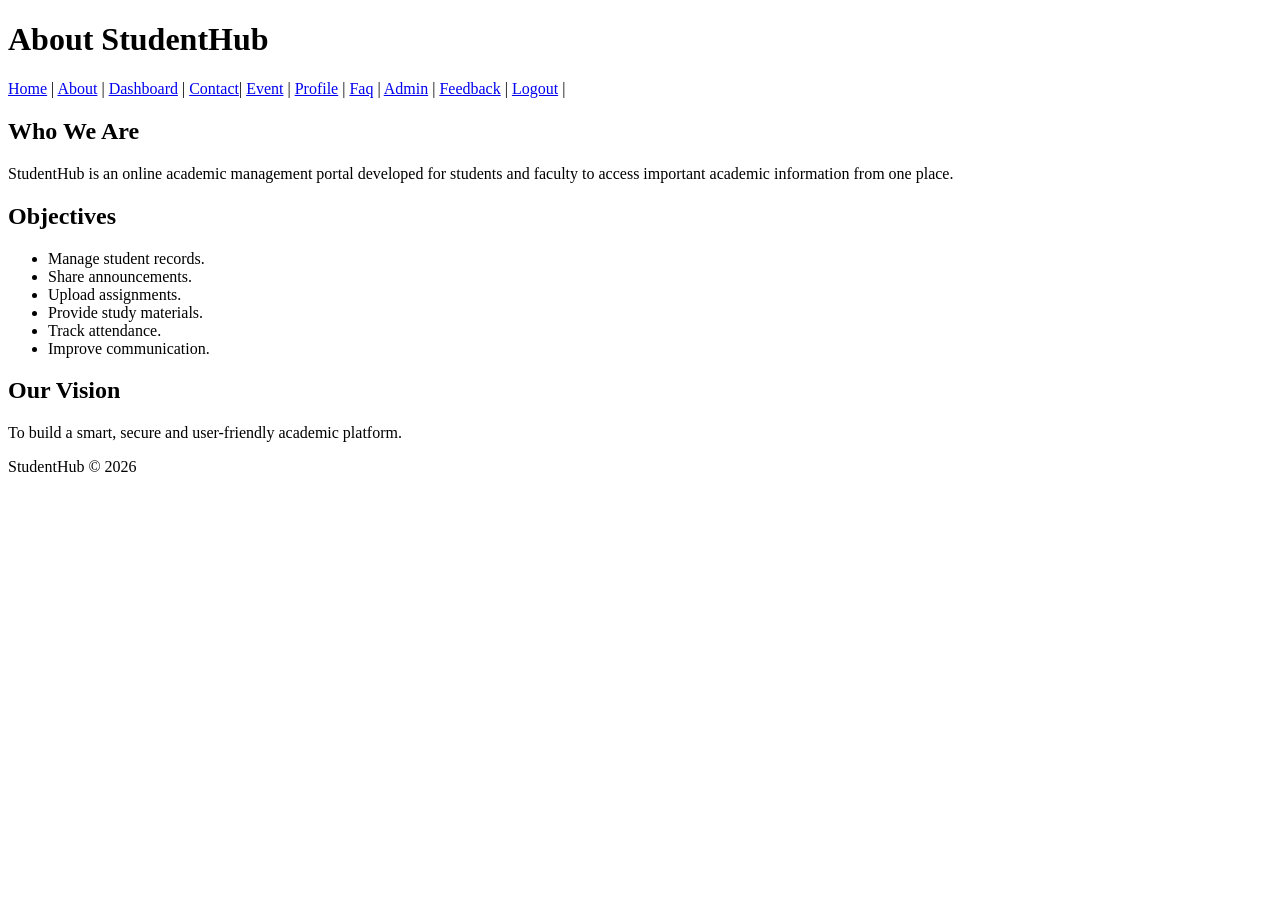
==== Pages/about.html @ ad170a26 "Initial commit" ====
<!DOCTYPE html>
<html lang="en">

<head>

<meta charset="UTF-8">

<meta name="viewport" content="width=device-width, initial-scale=1.0">

<title>About StudentHub</title>

</head>

<body>

<header>

<h1>About StudentHub</h1>

<nav>

<a href="index.html">Home</a> |

<a href="about.html">About</a> |

<a href="dashboard.html">Dashboard</a> |

<a href="contact.html">Contact</a>|

<a href="events.html">Event</a> |

<a href="profile.html">Profile</a> |

<a href="faq.html">Faq</a> |

<a href="admin.html">Admin</a> |

<a href="feedback.html">Feedback</a> |

<a href="#">Logout</a> |



</nav>

</header>

<main>

<section>

<h2>Who We Are</h2>

<p>

StudentHub is an online academic management portal developed for students
and faculty to access important academic information from one place.

</p>

</section>

<section>

<h2>Objectives</h2>

<ul>

<li>Manage student records.</li>

<li>Share announcements.</li>

<li>Upload assignments.</li>

<li>Provide study materials.</li>

<li>Track attendance.</li>

<li>Improve communication.</li>

</ul>

</section>

<section>

<h2>Our Vision</h2>

<p>

To build a smart, secure and user-friendly academic platform.

</p>

</section>

</main>

<footer>

<p>StudentHub © 2026</p>

</footer>

</body>

</html>
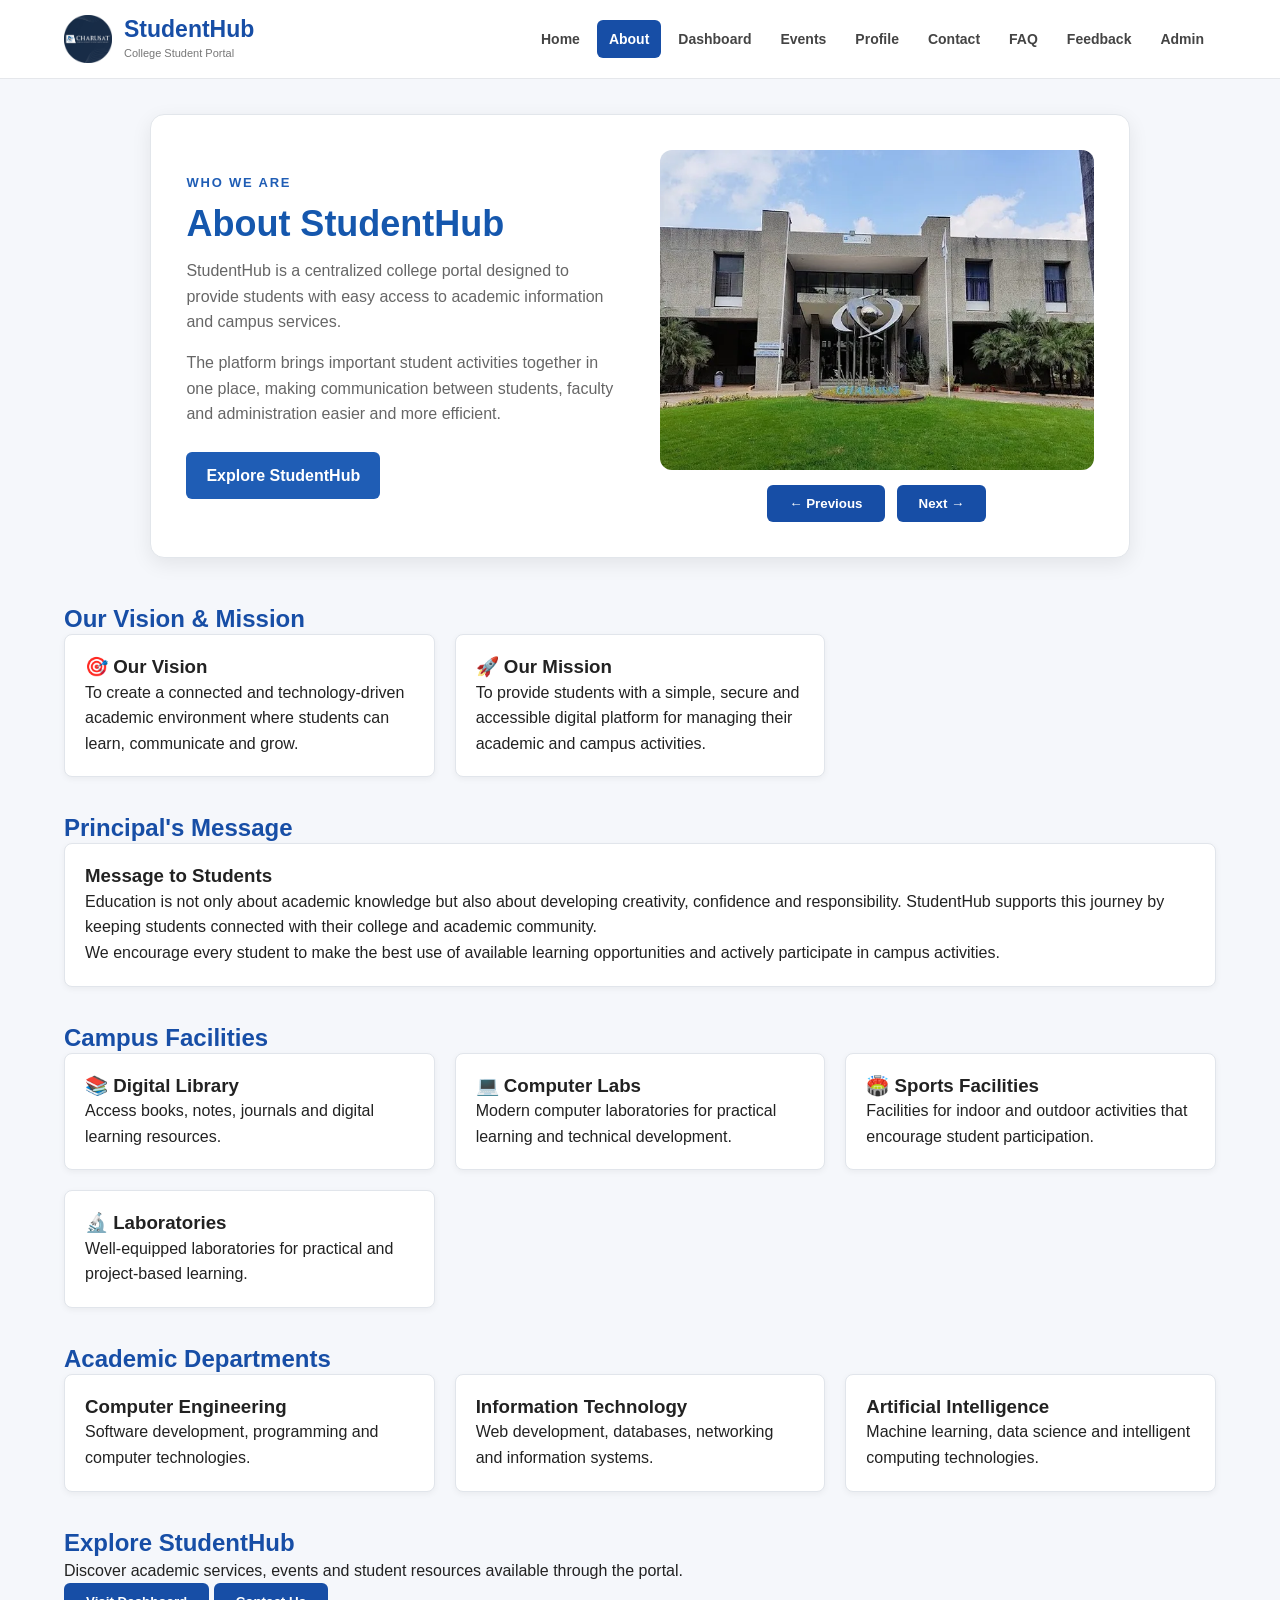
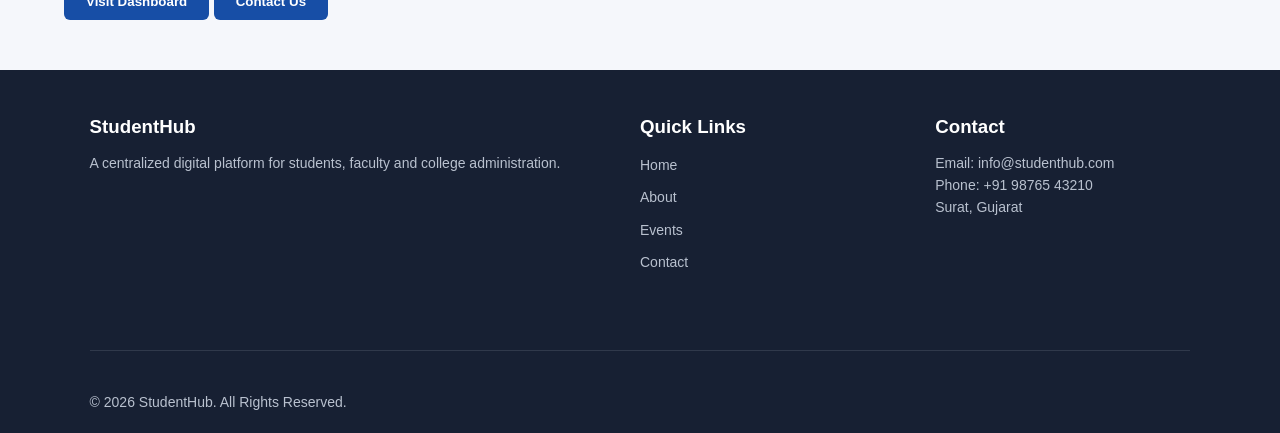
==== commit eda883de: "Student Hub" ====
--- a/Pages/about.html
+++ b/Pages/about.html
@@ -3,105 +3,355 @@
 
 <head>
 
-<meta charset="UTF-8">
-
-<meta name="viewport" content="width=device-width, initial-scale=1.0">
-
-<title>About StudentHub</title>
+    <meta charset="UTF-8">
+    <meta name="viewport" content="width=device-width, initial-scale=1.0">
+
+    <title>StudentHub | About Us</title>
+    <link rel="icon" type="image/png" href="../images/Logo.jpg">
+
+    <link rel="stylesheet" href="../css/style.css">
 
 </head>
 
 <body>
 
-<header>
-
-<h1>About StudentHub</h1>
-
-<nav>
-
-<a href="index.html">Home</a> |
-
-<a href="about.html">About</a> |
-
-<a href="dashboard.html">Dashboard</a> |
-
-<a href="contact.html">Contact</a>|
-
-<a href="events.html">Event</a> |
-
-<a href="profile.html">Profile</a> |
-
-<a href="faq.html">Faq</a> |
-
-<a href="admin.html">Admin</a> |
-
-<a href="feedback.html">Feedback</a> |
-
-<a href="#">Logout</a> |
-
-
-
+    <!-- Header -->
+
+    <header>
+
+        <div class="logo">
+
+            <img src="../images/Logo.jpg" alt="StudentHub Logo">
+
+            <div>
+                <h1>StudentHub</h1>
+                <p>College Student Portal</p>
+            </div>
+
+        </div>
+
+         <button id="menuBtn" class="menu-btn" type="button">
+    ☰
+</button>
+
+<nav id="mainNav">
+    <ul>
+        <li><a href="index.html">Home</a></li>
+        <li><a href="about.html" aria-current="page">About</a></li>
+        <li><a href="dashboard.html">Dashboard</a></li>
+        <li><a href="events.html">Events</a></li>
+        <li><a href="profile.html">Profile</a></li>
+        <li><a href="contact.html">Contact</a></li>
+        <li><a href="faq.html">FAQ</a></li>
+        <li><a href="feedback.html">Feedback</a></li>
+        <li><a href="admin.html">Admin</a></li>
+    </ul>
 </nav>
-
-</header>
-
-<main>
-
-<section>
-
-<h2>Who We Are</h2>
-
-<p>
-
-StudentHub is an online academic management portal developed for students
-and faculty to access important academic information from one place.
-
-</p>
-
-</section>
-
-<section>
-
-<h2>Objectives</h2>
-
-<ul>
-
-<li>Manage student records.</li>
-
-<li>Share announcements.</li>
-
-<li>Upload assignments.</li>
-
-<li>Provide study materials.</li>
-
-<li>Track attendance.</li>
-
-<li>Improve communication.</li>
-
-</ul>
-
-</section>
-
-<section>
-
-<h2>Our Vision</h2>
-
-<p>
-
-To build a smart, secure and user-friendly academic platform.
-
-</p>
-
-</section>
-
-</main>
-
-<footer>
-
-<p>StudentHub © 2026</p>
-
-</footer>
-
+    </header>
+
+
+    <main id="main-content">
+<section class="about-intro">
+
+    <div class="about-intro-content">
+
+        <span class="section-label">WHO WE ARE</span>
+
+        <h2>About StudentHub</h2>
+
+        <p>
+            StudentHub is a centralized college portal designed to
+            provide students with easy access to academic information
+            and campus services.
+        </p>
+
+        <p>
+            The platform brings important student activities together in
+            one place, making communication between students, faculty
+            and administration easier and more efficient.
+        </p>
+
+        <a href="#" class="about-btn">
+            Explore StudentHub
+        </a>
+
+    </div>
+
+    <div class="about-image-section">
+
+    <div class="about-intro-image">
+        <img id="aboutImage"
+             src="../images/Campus1.webp"
+             alt="StudentHub College">
+    </div>
+
+    <div class="image-buttons">
+
+        <button type="button" onclick="previousImage()">
+            ← Previous
+        </button>
+
+        <button type="button" onclick="nextImage()">
+            Next →
+        </button>
+
+    </div>
+
+
+
+</section>  
+
+
+        <!-- Vision and Mission -->
+
+        <section>
+
+            <h2>Our Vision & Mission</h2>
+
+            <div class="about-grid">
+
+                <article class="card">
+
+                    <h3>🎯 Our Vision</h3>
+
+                    <p>
+                        To create a connected and technology-driven
+                        academic environment where students can learn,
+                        communicate and grow.
+                    </p>
+
+                </article>
+
+
+                <article class="card">
+
+                    <h3>🚀 Our Mission</h3>
+
+                    <p>
+                        To provide students with a simple, secure and
+                        accessible digital platform for managing their
+                        academic and campus activities.
+                    </p>
+
+                </article>
+
+            </div>
+
+        </section>
+
+
+        <!-- Principal Message -->
+
+        <section class="principal">
+
+            <h2>Principal's Message</h2>
+
+            <article class="card">
+
+                <h3>Message to Students</h3>
+
+                <p>
+                    Education is not only about academic knowledge but
+                    also about developing creativity, confidence and
+                    responsibility. StudentHub supports this journey by
+                    keeping students connected with their college and
+                    academic community.
+                </p>
+
+                <p>
+                    We encourage every student to make the best use of
+                    available learning opportunities and actively
+                    participate in campus activities.
+                </p>
+
+            </article>
+
+        </section>
+
+
+        <!-- Campus Facilities -->
+
+        <section>
+
+            <h2>Campus Facilities</h2>
+
+            <div class="about-grid">
+
+                <article class="card">
+
+                    <h3>📚 Digital Library</h3>
+
+                    <p>
+                        Access books, notes, journals and digital
+                        learning resources.
+                    </p>
+
+                </article>
+
+
+                <article class="card">
+
+                    <h3>💻 Computer Labs</h3>
+
+                    <p>
+                        Modern computer laboratories for practical
+                        learning and technical development.
+                    </p>
+
+                </article>
+
+
+                <article class="card">
+
+                    <h3>🏟️ Sports Facilities</h3>
+
+                    <p>
+                        Facilities for indoor and outdoor activities
+                        that encourage student participation.
+                    </p>
+
+                </article>
+
+
+                <article class="card">
+
+                    <h3>🔬 Laboratories</h3>
+
+                    <p>
+                        Well-equipped laboratories for practical and
+                        project-based learning.
+                    </p>
+
+                </article>
+
+            </div>
+
+        </section>
+
+
+        <!-- Departments -->
+
+        <section>
+
+            <h2>Academic Departments</h2>
+
+            <div class="about-grid">
+
+                <article class="card">
+
+                    <h3>Computer Engineering</h3>
+
+                    <p>
+                        Software development, programming and computer
+                        technologies.
+                    </p>
+
+                </article>
+
+
+                <article class="card">
+
+                    <h3>Information Technology</h3>
+
+                    <p>
+                        Web development, databases, networking and
+                        information systems.
+                    </p>
+
+                </article>
+
+
+                <article class="card">
+
+                    <h3>Artificial Intelligence</h3>
+
+                    <p>
+                        Machine learning, data science and intelligent
+                        computing technologies.
+                    </p>
+
+                </article>
+
+            </div>
+
+        </section>
+
+
+        <!-- Call to Action -->
+
+        <section class="cta">
+
+            <h2>Explore StudentHub</h2>
+
+            <p>
+                Discover academic services, events and student
+                resources available through the portal.
+            </p>
+
+            <a href="dashboard.html">
+                <button>Visit Dashboard</button>
+            </a>
+
+            <a href="contact.html">
+                <button>Contact Us</button>
+            </a>
+
+        </section>
+
+    </main>
+
+
+    <!-- Footer -->
+
+    <footer>
+
+        <section>
+
+            <h3>StudentHub</h3>
+
+            <p>
+                A centralized digital platform for students,
+                faculty and college administration.
+            </p>
+
+        </section>
+
+
+        <section>
+
+            <h3>Quick Links</h3>
+
+            <ul>
+
+                <li><a href="index.html">Home</a></li>
+                <li><a href="about.html">About</a></li>
+                <li><a href="events.html">Events</a></li>
+                <li><a href="contact.html">Contact</a></li>
+
+            </ul>
+
+        </section>
+
+
+        <section>
+
+            <h3>Contact</h3>
+
+            <p>Email: info@studenthub.com</p>
+            <p>Phone: +91 98765 43210</p>
+            <p>Surat, Gujarat</p>
+
+        </section>
+
+
+        <hr>
+
+        <p>
+            © 2026 StudentHub. All Rights Reserved.
+        </p>
+
+    </footer>
+<script src="../js/script.js"></script>
 </body>
 
 </html>
--- a/css/style.css
+++ b/css/style.css
@@ -0,0 +1,1826 @@
+/* =====================================================
+   RESET & BASIC
+===================================================== */
+
+* {
+    margin: 0;
+    padding: 0;
+    box-sizing: border-box;
+}
+
+html {
+    scroll-behavior: smooth;
+}
+
+body {
+    font-family: Arial, Helvetica, sans-serif;
+    background: #f5f7fb;
+    color: #222;
+    line-height: 1.6;
+}
+
+img {
+    max-width: 100%;
+    display: block;
+}
+
+a {
+    color: inherit;
+    text-decoration: none;
+}
+
+button,
+input,
+select,
+textarea {
+    font-family: inherit;
+}
+
+button {
+    border: none;
+    cursor: pointer;
+}
+
+ul {
+    list-style: none;
+}
+
+main {
+    width: 90%;
+    max-width: 1200px;
+    margin: auto;
+}
+
+section {
+    margin-bottom: 35px;
+}
+
+h1,
+h2,
+h3 {
+    line-height: 1.3;
+}
+
+p {
+    line-height: 1.6;
+}
+
+main h2 {
+    color: #174ea6;
+}
+
+
+/* =====================================================
+   HEADER
+===================================================== */
+
+header {
+    background: white;
+    border-bottom: 1px solid #e5e7eb;
+    padding: 15px 5%;
+    display: flex;
+    align-items: center;
+    justify-content: space-between;
+    gap: 25px;
+    position: sticky;
+    top: 0;
+    z-index: 1000;
+}
+
+.logo {
+    display: flex;
+    align-items: center;
+    gap: 12px;
+}
+
+.logo img {
+    width: 48px;
+    height: 48px;
+    object-fit: cover;
+    border-radius: 8px;
+}
+
+.logo h1 {
+    color: #174ea6;
+    font-size: 23px;
+}
+
+.logo p {
+    color: #777;
+    font-size: 11px;
+}
+
+nav ul {
+    display: flex;
+    align-items: center;
+    gap: 5px;
+    flex-wrap: wrap;
+}
+
+nav a {
+    display: block;
+    padding: 8px 12px;
+    border-radius: 6px;
+    color: #444;
+    font-size: 14px;
+    font-weight: 600;
+    transition: .2s;
+}
+
+nav a:hover {
+    background: #edf3ff;
+    color: #174ea6;
+}
+
+nav a[aria-current="page"] {
+    background: #174ea6;
+    color: white;
+}
+
+
+/* =====================================================
+   COMMON
+===================================================== */
+
+.section-label {
+    display: block;
+    color: #1f5db5;
+    font-size: 13px;
+    font-weight: 700;
+    letter-spacing: 1.8px;
+    margin-bottom: 8px;
+}
+
+button {
+    background: #174ea6;
+    color: white;
+    padding: 11px 22px;
+    border-radius: 6px;
+    font-weight: bold;
+    transition: .2s;
+}
+
+button:hover {
+    background: #123b7d;
+    transform: translateY(-1px);
+}
+
+.card {
+    background: white;
+    border: 1px solid #e1e5eb;
+    border-radius: 8px;
+    padding: 20px;
+    box-shadow: 0 2px 6px rgba(0,0,0,.05);
+}
+
+
+/* =====================================================
+   WELCOME
+===================================================== */
+
+#WelcomeHeading {
+    color: #174ea6;
+    font-size: 32px;
+    margin: 12px 0 16px;
+}
+
+#changeBtn,
+#themeBtn,
+#openModalBtn {
+    padding: 11px 22px;
+    border-radius: 8px;
+    background: #174ea6;
+    color: white;
+    font-size: 15px;
+    font-weight: 600;
+    margin-right: 6px;
+}
+
+#themeBtn {
+    background: #2463c5;
+}
+
+#openModalBtn {
+    background: #1557ad;
+}
+
+#changeBtn:hover,
+#themeBtn:hover,
+#openModalBtn:hover {
+    background: #123b7d;
+    transform: translateY(-2px);
+}
+
+
+/* =====================================================
+   NOTIFICATION
+===================================================== */
+
+#notification {
+    width: 100%;
+    min-height: 55px;
+    padding: 7px 16px;
+    display: flex;
+    align-items: center;
+    justify-content: space-between;
+    background: #eef4ff;
+    border-bottom: 1px solid #d6e3f8;
+    color: #174ea6;
+    font-size: 17px;
+    font-weight: 600;
+}
+
+#closebtn {
+    width: 42px;
+    height: 42px;
+    padding: 0;
+    margin: 0;
+    border-radius: 7px;
+    background: #174ea6;
+    color: white;
+    font-size: 20px;
+}
+
+#closebtn:hover {
+    background: #123b7d;
+}
+
+
+/* =====================================================
+   MODAL
+===================================================== */
+
+.modal {
+    display: none;
+    position: fixed;
+    inset: 0;
+    z-index: 2000;
+    background: rgba(0,0,0,.5);
+    align-items: center;
+    justify-content: center;
+}
+
+.modal-content {
+    position: relative;
+    width: 90%;
+    max-width: 500px;
+    background: white;
+    padding: 30px;
+    border-radius: 12px;
+    box-shadow: 0 10px 30px rgba(0,0,0,.2);
+}
+
+.close-modal {
+    position: absolute;
+    top: 12px;
+    right: 15px;
+    background: none;
+    color: #555;
+    font-size: 28px;
+    padding: 0;
+}
+
+.close-modal:hover {
+    background: none;
+    color: #174ea6;
+    transform: none;
+}
+
+.modal-label {
+    color: #174ea6;
+    font-size: 12px;
+    font-weight: bold;
+    letter-spacing: 1.5px;
+}
+
+.modal-content h2 {
+    color: #174ea6;
+    margin: 8px 0 12px;
+}
+
+.modal-content p {
+    color: #666;
+    margin-bottom: 20px;
+}
+
+.modal-ok {
+    background: #174ea6;
+    color: white;
+    padding: 10px 20px;
+}
+
+
+/* =====================================================
+   HERO
+===================================================== */
+
+.hero {
+    width: 100%;
+    margin: 0;
+    background: #eaf0fa;
+    overflow: hidden;
+}
+
+.hero img {
+    width: 100%;
+    height: 300px;
+    object-fit: cover;
+}
+
+main > section:first-child {
+    margin-top: 35px;
+}
+
+main > section:first-child h2 {
+    margin-bottom: 10px;
+}
+
+main > section:first-child p {
+    max-width: 750px;
+    color: #666;
+}
+
+
+/* =====================================================
+   ANNOUNCEMENTS
+===================================================== */
+
+.announcement-section {
+    width: 85%;
+    max-width: 1200px;
+    margin: 60px auto;
+}
+
+.section-heading {
+    display: flex;
+    justify-content: space-between;
+    align-items: flex-end;
+    margin-bottom: 25px;
+}
+
+.section-heading h2 {
+    margin-bottom: 7px;
+    font-size: 32px;
+    color: #1f5db5;
+}
+
+.section-heading p {
+    color: #667085;
+    font-size: 15px;
+}
+
+.view-all {
+    padding: 10px 16px;
+    color: #1f5db5;
+    background: #eef4ff;
+    border-radius: 6px;
+    font-weight: 600;
+    transition: .3s;
+}
+
+.view-all:hover {
+    background: #1f5db5;
+    color: white;
+}
+
+.announcement-grid {
+    display: grid;
+    grid-template-columns: repeat(3,1fr);
+    gap: 20px;
+}
+
+.announcement-card {
+    display: flex;
+    gap: 18px;
+    background: white;
+    border: 1px solid #e2e6eb;
+    border-radius: 12px;
+    padding: 22px;
+    box-shadow: 0 4px 12px rgba(0,0,0,.05);
+    transition: .3s;
+}
+
+.announcement-card:hover {
+    transform: translateY(-5px);
+    box-shadow: 0 10px 25px rgba(0,0,0,.1);
+}
+
+.announcement-date {
+    min-width: 58px;
+    height: 65px;
+    display: flex;
+    flex-direction: column;
+    justify-content: center;
+    align-items: center;
+    background: #1f5db5;
+    color: white;
+    border-radius: 8px;
+}
+
+.announcement-date span {
+    font-size: 23px;
+    font-weight: 700;
+}
+
+.announcement-date small {
+    margin-top: 5px;
+    font-size: 11px;
+    font-weight: 700;
+}
+
+.announcement-content {
+    flex: 1;
+}
+
+.announcement-content h3 {
+    margin: 8px 0;
+    font-size: 19px;
+    color: #172033;
+}
+
+.announcement-content p {
+    margin-bottom: 14px;
+    font-size: 14px;
+    color: #667085;
+}
+
+.announcement-tag {
+    display: inline-block;
+    padding: 4px 9px;
+    border-radius: 20px;
+    font-size: 11px;
+    font-weight: 700;
+}
+
+.academic {
+    background: #eaf2ff;
+    color: #1f5db5;
+}
+
+.assignment {
+    background: #fff4df;
+    color: #a86600;
+}
+
+.event {
+    background: #e8f8ef;
+    color: #16834b;
+}
+
+.read-more {
+    color: #1f5db5;
+    font-size: 14px;
+    font-weight: 600;
+}
+
+.read-more:hover {
+    text-decoration: underline;
+}
+
+
+/* =====================================================
+   CTA
+===================================================== */
+
+.cta-section,
+.home-cta {
+    max-width: 1280px;
+    margin: 70px auto 50px;
+    padding: 35px 40px;
+    display: flex;
+    justify-content: space-between;
+    align-items: center;
+    gap: 30px;
+    background: linear-gradient(135deg,#1f5db5,#174a91);
+    border-radius: 14px;
+    color: white;
+}
+
+.cta-content h2,
+.home-cta h2 {
+    color: white;
+    margin-bottom: 10px;
+    font-size: 32px;
+}
+
+.cta-content p,
+.home-cta p {
+    color: #dbe9ff;
+}
+
+.cta-buttons {
+    display: flex;
+    gap: 12px;
+}
+
+.cta-primary,
+.cta-secondary,
+.primary-btn,
+.secondary-btn {
+    display: inline-block;
+    padding: 11px 20px;
+    border-radius: 6px;
+    font-weight: 600;
+    transition: .3s;
+}
+
+.cta-primary,
+.home-cta .primary-btn {
+    background: white;
+    color: #1f5db5;
+}
+
+.cta-primary:hover,
+.home-cta .primary-btn:hover {
+    background: #f0f4fa;
+}
+
+.cta-secondary,
+.secondary-btn {
+    border: 1px solid white;
+    color: white;
+}
+
+.cta-secondary:hover,
+.secondary-btn:hover {
+    background: white;
+    color: #1f5db5;
+}
+
+.cta-icon {
+    font-size: 70px;
+}
+
+.home-cta {
+    margin: 80px auto;
+    border-radius: 18px;
+}
+
+.home-cta span {
+    color: #bfdbfe;
+}
+
+
+/* =====================================================
+   IMPORTANT LINKS
+===================================================== */
+
+.important-links {
+    max-width: 1280px;
+    margin: 70px auto;
+    padding: 0 30px;
+}
+
+.links-grid {
+    display: grid;
+    grid-template-columns: repeat(4,1fr);
+    gap: 22px;
+}
+
+.link-card {
+    background: white;
+    border: 1px solid #e2e8f0;
+    border-radius: 14px;
+    padding: 28px;
+    min-height: 220px;
+    display: flex;
+    flex-direction: column;
+    box-shadow: 0 5px 18px rgba(15,23,42,.06);
+    transition: .25s;
+}
+
+.link-card:hover,
+.campus-card:hover,
+.profile-action-grid a:hover,
+.quick-action-grid a:hover,
+.admin-tool-card:hover {
+    transform: translateY(-5px);
+    box-shadow: 0 12px 25px rgba(15,23,42,.1);
+}
+
+.link-icon {
+    width: 52px;
+    height: 52px;
+    display: flex;
+    align-items: center;
+    justify-content: center;
+    background: #edf4ff;
+    border-radius: 12px;
+    font-size: 25px;
+    margin-bottom: 18px;
+}
+
+.link-card h3 {
+    color: #1557ad;
+    font-size: 21px;
+    margin-bottom: 10px;
+}
+
+.link-card p {
+    color: #64748b;
+    font-size: 15px;
+}
+
+.link-card a {
+    margin-top: auto;
+    padding-top: 20px;
+    color: #1557ad;
+    font-weight: 700;
+}
+
+.link-card a:hover span {
+    margin-left: 6px;
+}
+
+
+/* =====================================================
+   HOME ABOUT
+===================================================== */
+
+.home-about {
+    max-width: 1280px;
+    margin: 90px auto;
+    padding: 0 30px;
+    display: grid;
+    grid-template-columns: 1.2fr .8fr;
+    gap: 50px;
+    align-items: center;
+}
+
+.about-content h2,
+.about-intro-content h2 {
+    color: #1557ad;
+    font-size: 36px;
+    margin-bottom: 18px;
+}
+
+.about-content > p {
+    color: #64748b;
+    font-size: 17px;
+    line-height: 1.8;
+    margin-bottom: 28px;
+}
+
+.about-points {
+    display: grid;
+    grid-template-columns: repeat(3,1fr);
+    gap: 15px;
+}
+
+.about-points div {
+    background: white;
+    border: 1px solid #e2e8f0;
+    border-radius: 10px;
+    padding: 16px;
+}
+
+.about-points strong {
+    display: block;
+    color: #1557ad;
+    margin-bottom: 6px;
+}
+
+.about-points span {
+    color: #64748b;
+    font-size: 13px;
+}
+
+.about-visual {
+    min-height: 350px;
+    display: flex;
+    align-items: center;
+    justify-content: center;
+    background: linear-gradient(135deg,#1557ad,#0f3d82);
+    border-radius: 20px;
+    padding: 40px;
+    position: relative;
+    overflow: hidden;
+}
+
+.about-visual::before,
+.about-visual::after {
+    content: "";
+    position: absolute;
+    border: 1px solid rgba(255,255,255,.15);
+    border-radius: 50%;
+}
+
+.about-visual::before {
+    width: 230px;
+    height: 230px;
+    top: -90px;
+    right: -60px;
+}
+
+.about-visual::after {
+    width: 180px;
+    height: 180px;
+    bottom: -80px;
+    left: -50px;
+}
+
+.visual-card {
+    position: relative;
+    z-index: 2;
+    width: 100%;
+    max-width: 330px;
+    background: rgba(255,255,255,.12);
+    border: 1px solid rgba(255,255,255,.25);
+    border-radius: 18px;
+    padding: 35px;
+    text-align: center;
+    color: white;
+}
+
+.visual-logo {
+    width: 65px;
+    height: 65px;
+    margin: auto auto 18px;
+    display: flex;
+    align-items: center;
+    justify-content: center;
+    background: white;
+    border-radius: 50%;
+    font-size: 30px;
+}
+
+.visual-card h3 {
+    font-size: 28px;
+}
+
+.visual-line {
+    width: 50px;
+    height: 3px;
+    background: white;
+    margin: 22px auto;
+}
+
+
+/* =====================================================
+   CAMPUS
+===================================================== */
+
+.campus-life {
+    max-width: 1280px;
+    margin: 80px auto;
+    padding: 0 30px;
+}
+
+.campus-grid {
+    display: grid;
+    grid-template-columns: repeat(3,1fr);
+    gap: 22px;
+}
+
+.campus-card {
+    background: white;
+    border: 1px solid #e2e8f0;
+    border-radius: 14px;
+    padding: 28px;
+    transition: .25s;
+}
+
+.campus-card > div {
+    font-size: 30px;
+    margin-bottom: 15px;
+}
+
+.campus-card h3 {
+    color: #1557ad;
+    margin-bottom: 10px;
+}
+
+.campus-card p {
+    color: #64748b;
+}
+
+
+/* =====================================================
+   ABOUT PAGE
+===================================================== */
+
+.about-grid,
+.dashboard-grid,
+.event-container {
+    display: grid;
+    grid-template-columns: repeat(3,1fr);
+    gap: 20px;
+}
+
+.about-intro {
+    width: 85%;
+    max-width: 1200px;
+    margin: 45px auto;
+    padding: 35px;
+    display: grid;
+    grid-template-columns: 1fr 1fr;
+    gap: 40px;
+    align-items: center;
+    background: white;
+    border: 1px solid #e2e6eb;
+    border-radius: 14px;
+    box-shadow: 0 6px 20px rgba(0,0,0,.08);
+}
+
+.about-intro-content p {
+    margin-bottom: 15px;
+    color: #555;
+}
+
+.about-btn {
+    display: inline-block;
+    margin-top: 10px;
+    padding: 11px 20px;
+    background: #1f5db5;
+    color: white;
+    font-weight: 600;
+    border-radius: 6px;
+}
+
+.about-intro-image {
+    width: 100%;
+    height: 320px;
+    overflow: hidden;
+    border-radius: 12px;
+}
+
+.about-intro-image img {
+    width: 100%;
+    height: 100%;
+    object-fit: cover;
+}
+
+.image-buttons {
+    display: flex;
+    justify-content: center;
+    gap: 12px;
+    margin-top: 15px;
+}
+
+
+/* =====================================================
+   DASHBOARD & EVENTS
+===================================================== */
+
+.dashboard-grid .card {
+    min-height: 150px;
+}
+
+.dashboard-grid .card h3,
+.event-card h3 {
+    color: #174ea6;
+    margin-bottom: 8px;
+}
+
+.dashboard-grid .card p,
+.event-card p {
+    color: #666;
+}
+
+.event-card {
+    background: white;
+    border: 1px solid #e1e5eb;
+    border-radius: 9px;
+    padding: 22px;
+    box-shadow: 0 2px 6px rgba(0,0,0,.05);
+    transition: .2s;
+}
+
+.event-card:hover {
+    transform: translateY(-4px);
+}
+
+
+/* =====================================================
+   PROFILE
+===================================================== */
+
+.profile-page {
+    padding-top: 35px;
+}
+
+.profile-header {
+    background: linear-gradient(135deg,#174ea6,#2463c5);
+    color: white;
+    padding: 30px;
+    border-radius: 12px;
+    display: flex;
+    align-items: center;
+    gap: 25px;
+    margin-bottom: 30px;
+}
+
+.profile-picture img {
+    width: 110px;
+    height: 110px;
+    border-radius: 50%;
+    object-fit: cover;
+    border: 4px solid white;
+}
+
+.profile-heading {
+    flex: 1;
+}
+
+.profile-heading h2 {
+    color: white;
+    font-size: 30px;
+}
+
+.profile-heading p {
+    color: #e6efff;
+}
+
+.profile-content {
+    display: grid;
+    grid-template-columns: 1fr 1fr;
+    gap: 25px;
+}
+
+.profile-card {
+    background: white;
+    padding: 25px;
+    border-radius: 10px;
+    border: 1px solid #e1e5eb;
+}
+
+.profile-card-heading {
+    display: flex;
+    justify-content: space-between;
+    border-bottom: 1px solid #eee;
+    padding-bottom: 12px;
+    margin-bottom: 20px;
+}
+
+.profile-details {
+    display: grid;
+    grid-template-columns: 1fr 1fr;
+    gap: 18px;
+}
+
+.detail-item {
+    display: flex;
+    flex-direction: column;
+    gap: 5px;
+}
+
+.detail-item span {
+    color: #777;
+    font-size: 13px;
+}
+
+.detail-item strong {
+    color: #222;
+}
+
+.active-text {
+    color: #16803c !important;
+}
+
+.academic-summary {
+    grid-column: 1 / -1;
+}
+
+.summary-grid {
+    display: grid;
+    grid-template-columns: repeat(4,1fr);
+    gap: 15px;
+}
+
+.summary-item {
+    background: #f5f8ff;
+    padding: 20px;
+    text-align: center;
+    border-radius: 8px;
+}
+
+.summary-item strong {
+    display: block;
+    color: #174ea6;
+    font-size: 27px;
+}
+
+.summary-item span {
+    color: #777;
+    font-size: 13px;
+}
+
+.contact-details p {
+    padding: 12px 0;
+    border-bottom: 1px solid #eee;
+    color: #555;
+}
+
+.profile-actions {
+    margin: 40px 0 60px;
+}
+
+.profile-action-grid {
+    display: grid;
+    grid-template-columns: repeat(4,1fr);
+    gap: 18px;
+}
+
+.profile-action-grid a,
+.quick-action-grid a {
+    background: white;
+    padding: 22px;
+    border: 1px solid #e1e5eb;
+    border-radius: 9px;
+    display: flex;
+    flex-direction: column;
+    gap: 7px;
+    transition: .2s;
+}
+
+.profile-action-grid strong,
+.quick-action-grid strong {
+    color: #174ea6;
+}
+
+.profile-action-grid small,
+.quick-action-grid small {
+    color: #777;
+}
+
+
+/* =====================================================
+   CONTACT / FEEDBACK / FAQ
+===================================================== */
+
+.contact-page,
+.feedback-page,
+.faq-page {
+    padding-top: 35px;
+}
+
+.contact-hero,
+.faq-hero,
+.feedback-hero,
+.admin-hero {
+    background: linear-gradient(135deg,#174ea6,#2463c5);
+    color: white;
+    border-radius: 12px;
+}
+
+.contact-hero,
+.feedback-hero {
+    padding: 45px;
+    margin-bottom: 40px;
+}
+
+.faq-hero {
+    padding: 50px;
+    margin-bottom: 45px;
+}
+
+.contact-hero h2,
+.faq-hero h2,
+.feedback-hero h2 {
+    color: white;
+    font-size: 38px;
+    margin: 5px 0 10px;
+}
+
+.contact-info-grid {
+    display: grid;
+    grid-template-columns: repeat(4,1fr);
+    gap: 20px;
+}
+
+.contact-info-card,
+.contact-form-card,
+.feedback-form-card {
+    background: white;
+    padding: 25px;
+    border: 1px solid #e1e5eb;
+    border-radius: 10px;
+    box-shadow: 0 2px 7px rgba(0,0,0,.06);
+}
+
+.contact-info-card {
+    text-align: center;
+}
+
+.contact-info-card > span {
+    display: block;
+    font-size: 32px;
+}
+
+.contact-info-card h3 {
+    color: #174ea6;
+}
+
+.contact-info-card p {
+    color: #666;
+    font-size: 14px;
+}
+
+.contact-area,
+.feedback-area {
+    display: grid;
+    grid-template-columns: 2fr 1fr;
+    gap: 25px;
+    margin-bottom: 45px;
+}
+
+.form-row {
+    display: grid;
+    grid-template-columns: 1fr 1fr;
+    gap: 20px;
+}
+
+.form-group {
+    display: flex;
+    flex-direction: column;
+    margin-bottom: 18px;
+}
+
+.form-group label {
+    font-weight: bold;
+    margin-bottom: 7px;
+}
+
+.form-group input,
+.form-group select,
+.form-group textarea {
+    width: 100%;
+    padding: 12px;
+    border: 1px solid #ccd2da;
+    border-radius: 6px;
+    background: white;
+}
+
+.form-group input:focus,
+.form-group select:focus,
+.form-group textarea:focus {
+    outline: 2px solid #9db9ec;
+    border-color: #174ea6;
+}
+
+.department-card,
+.feedback-aside {
+    background: #174ea6;
+    color: white;
+    padding: 30px;
+    border-radius: 10px;
+    height: fit-content;
+}
+
+.department-card h2,
+.feedback-aside h2 {
+    color: white;
+}
+
+.location-box {
+    display: flex;
+    align-items: center;
+    gap: 15px;
+    background: #f3f6fc;
+    padding: 20px;
+    border-radius: 8px;
+}
+
+.faq-section {
+    max-width: 900px;
+    margin: auto;
+}
+
+.faq-list {
+    display: flex;
+    flex-direction: column;
+    gap: 12px;
+}
+
+.faq-list details {
+    background: white;
+    border: 1px solid #e1e5eb;
+    border-radius: 8px;
+}
+
+.faq-list summary {
+    cursor: pointer;
+    padding: 18px 50px 18px 20px;
+    font-weight: bold;
+    position: relative;
+}
+
+.faq-list summary::-webkit-details-marker {
+    display: none;
+}
+
+.faq-list summary::after {
+    content: "+";
+    position: absolute;
+    right: 20px;
+    font-size: 25px;
+    color: #174ea6;
+}
+
+.faq-list details[open] summary::after {
+    content: "−";
+}
+
+.faq-list details p {
+    padding: 0 20px 20px;
+    color: #666;
+}
+
+.rating-fieldset {
+    border: 1px solid #e1e5eb;
+    border-radius: 7px;
+    padding: 18px;
+    margin-bottom: 20px;
+}
+
+.rating-fieldset legend {
+    color: #174ea6;
+    font-weight: bold;
+}
+
+.rating-options {
+    display: flex;
+    flex-wrap: wrap;
+    gap: 15px;
+}
+
+.feedback-point {
+    display: flex;
+    gap: 12px;
+    padding: 15px 0;
+    border-bottom: 1px solid rgba(255,255,255,.2);
+}
+
+
+/* =====================================================
+   ADMIN
+===================================================== */
+
+.admin-page {
+    padding-top: 35px;
+}
+
+.admin-hero {
+    padding: 35px;
+    display: flex;
+    justify-content: space-between;
+    align-items: center;
+    gap: 25px;
+    margin-bottom: 30px;
+}
+
+.admin-hero h2 {
+    color: white;
+    font-size: 34px;
+}
+
+.admin-profile {
+    display: flex;
+    align-items: center;
+    gap: 12px;
+    background: rgba(255,255,255,.12);
+    padding: 12px 18px;
+    border-radius: 8px;
+}
+
+.admin-stats,
+.admin-tools,
+.quick-action-grid {
+    display: grid;
+    gap: 20px;
+}
+
+.admin-stats,
+.admin-tools,
+.quick-action-grid {
+    grid-template-columns: repeat(4,1fr);
+}
+
+.admin-stat-card,
+.admin-tool-card,
+.admin-panel {
+    background: white;
+    border: 1px solid #e1e5eb;
+    border-radius: 9px;
+    box-shadow: 0 2px 7px rgba(0,0,0,.05);
+}
+
+.admin-stat-card {
+    padding: 22px;
+    display: flex;
+    align-items: center;
+    gap: 15px;
+}
+
+.admin-stat-card > span {
+    font-size: 30px;
+}
+
+.admin-stat-card strong,
+.admin-tool-card h3 {
+    color: #174ea6;
+}
+
+.admin-tool-card {
+    padding: 24px;
+    transition: .2s;
+}
+
+.admin-tool-card > span {
+    font-size: 30px;
+}
+
+.admin-tool-card h3 {
+    margin: 12px 0 8px;
+}
+
+.admin-tool-card p {
+    color: #666;
+    font-size: 14px;
+    min-height: 68px;
+}
+
+.admin-content-grid {
+    display: grid;
+    grid-template-columns: 1fr 1fr;
+    gap: 25px;
+}
+
+.admin-panel {
+    padding: 25px;
+}
+
+.panel-heading {
+    display: flex;
+    justify-content: space-between;
+    border-bottom: 1px solid #eee;
+    padding-bottom: 15px;
+}
+
+.student-row,
+.announcement-item {
+    display: flex;
+    gap: 12px;
+    padding: 15px 0;
+    border-bottom: 1px solid #eee;
+}
+
+.student-avatar {
+    width: 40px;
+    height: 40px;
+    background: #e9f0ff;
+    color: #174ea6;
+    border-radius: 50%;
+    display: flex;
+    align-items: center;
+    justify-content: center;
+    font-weight: bold;
+}
+
+
+/* =====================================================
+   FOOTER
+===================================================== */
+
+footer {
+    background: #172033;
+    color: white;
+    padding: 45px 7% 20px;
+    margin-top: 50px;
+    display: grid;
+    grid-template-columns: 2fr 1fr 1fr;
+    gap: 40px;
+}
+
+footer h3 {
+    margin-bottom: 12px;
+}
+
+footer p,
+footer a {
+    color: #b9c1cf;
+    font-size: 14px;
+}
+
+footer ul {
+    display: flex;
+    flex-direction: column;
+    gap: 7px;
+}
+
+footer a:hover {
+    color: white;
+}
+
+footer hr,
+footer .copyright {
+    grid-column: 1 / -1;
+}
+
+footer hr {
+    border: none;
+    border-top: 1px solid #30394b;
+}
+
+footer .copyright {
+    text-align: center;
+}
+
+
+/* =====================================================
+   DARK THEME
+===================================================== */
+
+body.dark-theme {
+    background: #121212;
+    color: white;
+}
+
+body.dark-theme header,
+body.dark-theme .card,
+body.dark-theme .about-intro,
+body.dark-theme .profile-card,
+body.dark-theme .contact-form-card,
+body.dark-theme .feedback-form-card,
+body.dark-theme .contact-info-card,
+body.dark-theme .faq-list details,
+body.dark-theme .link-card,
+body.dark-theme .campus-card,
+body.dark-theme .event-card,
+body.dark-theme .admin-stat-card,
+body.dark-theme .admin-tool-card,
+body.dark-theme .admin-panel,
+body.dark-theme .profile-action-grid a,
+body.dark-theme .quick-action-grid a {
+    background: #1e1e1e;
+    color: white;
+}
+
+body.dark-theme p {
+    color: #ccc;
+}
+
+body.dark-theme h2,
+body.dark-theme h3 {
+    color: #6ea8fe;
+}
+
+body.dark-theme nav a {
+    color: #ddd;
+}
+
+body.dark-theme nav a:hover {
+    background: #2d2d2d;
+    color: #6ea8fe;
+}
+
+
+/* =====================================================
+   LOGIN & REGISTER
+===================================================== */
+
+body.auth-page {
+    background: #eef3f9;
+}
+
+body.auth-page header {
+    background: #174ea6;
+    color: white;
+    justify-content: center;
+    text-align: center;
+}
+
+body.auth-page header h1 {
+    color: white;
+    font-size: 28px;
+}
+
+body.auth-page main {
+    width: 100%;
+    max-width: 600px;
+    margin: 50px auto;
+}
+
+body.auth-page fieldset {
+    background: white;
+    border: none;
+    border-radius: 16px;
+    padding: 35px;
+    box-shadow: 0 10px 30px rgba(0,0,0,.1);
+}
+
+body.auth-page legend {
+    color: #174ea6;
+    font-size: 24px;
+    font-weight: bold;
+}
+
+body.auth-page form label {
+    color: #263238;
+    font-weight: 600;
+}
+
+body.auth-page input[type="text"],
+body.auth-page input[type="email"],
+body.auth-page input[type="password"],
+body.auth-page select {
+    width: 100%;
+    height: 45px;
+    padding: 0 14px;
+    margin-top: 8px;
+    border: 1px solid #ccd5e0;
+    border-radius: 8px;
+    font-size: 15px;
+    background: white;
+}
+
+body.auth-page input:focus,
+body.auth-page select:focus {
+    outline: none;
+    border-color: #174ea6;
+    box-shadow: 0 0 0 3px #e6efff;
+}
+
+body.auth-page input[type="radio"],
+body.auth-page input[type="checkbox"] {
+    accent-color: #174ea6;
+}
+
+body.auth-page button {
+    background: #174ea6;
+    color: white;
+    border-radius: 8px;
+    padding: 12px 24px;
+    margin-right: 8px;
+}
+
+body.auth-page button[type="reset"] {
+    background: #e8edf3;
+    color: #333;
+}
+
+
+/* =====================================================
+   TABLET
+===================================================== */
+
+@media (max-width: 1000px) {
+
+    header {
+        flex-direction: column;
+    }
+
+    .announcement-grid,
+    .about-grid,
+    .dashboard-grid,
+    .event-container,
+    .campus-grid,
+    .contact-info-grid,
+    .admin-stats,
+    .admin-tools,
+    .quick-action-grid {
+        grid-template-columns: repeat(2,1fr);
+    }
+
+    .home-about {
+        grid-template-columns: 1fr;
+    }
+
+    .about-intro {
+        width: 90%;
+        grid-template-columns: 1fr;
+    }
+
+    .contact-area,
+    .feedback-area {
+        grid-template-columns: 1fr;
+    }
+}
+
+
+/* =====================================================
+   MOBILE
+===================================================== */
+
+#menuBtn {
+    display: none !important;
+}
+
+#mainNav {
+    display: block !important;
+}
+
+@media (max-width: 700px) {
+
+    main {
+        width: 92%;
+    }
+
+    header {
+        flex-direction: row;
+        flex-wrap: wrap;
+        padding: 15px 4%;
+    }
+
+    .logo h1 {
+        font-size: 20px;
+    }
+
+    #menuBtn {
+        display: block !important;
+        background: #174ea6;
+        color: white;
+        font-size: 24px;
+        padding: 10px 15px;
+        border-radius: 7px;
+    }
+
+    #mainNav {
+        display: none !important;
+        width: 100%;
+    }
+
+    #mainNav.active {
+        display: block !important;
+    }
+
+    #mainNav ul {
+        flex-direction: column;
+        width: 100%;
+        margin-top: 15px;
+    }
+
+    #mainNav li,
+    #mainNav a {
+        width: 100%;
+        text-align: center;
+    }
+
+    .hero img {
+        height: 220px;
+    }
+
+    .announcement-section,
+    .important-links,
+    .home-about,
+    .campus-life {
+        width: 90%;
+        padding: 0 18px;
+        margin-top: 50px;
+        margin-bottom: 50px;
+    }
+
+    .announcement-grid,
+    .links-grid,
+    .campus-grid,
+    .about-grid,
+    .dashboard-grid,
+    .event-container,
+    .profile-content,
+    .contact-info-grid,
+    .admin-stats,
+    .admin-tools,
+    .admin-content-grid,
+    .quick-action-grid {
+        grid-template-columns: 1fr;
+    }
+
+    .section-heading {
+        flex-direction: column;
+        align-items: flex-start;
+        gap: 15px;
+    }
+
+    .section-heading h2 {
+        font-size: 27px;
+    }
+
+    .about-points,
+    .profile-details,
+    .form-row {
+        grid-template-columns: 1fr;
+    }
+
+    .about-content h2,
+    .about-intro-content h2 {
+        font-size: 28px;
+    }
+
+    .about-intro {
+        width: 92%;
+        padding: 22px;
+        margin: 30px auto;
+    }
+
+    .about-intro-image {
+        height: 230px;
+    }
+
+    .profile-header,
+    .admin-hero,
+    .home-cta,
+    .cta-section {
+        flex-direction: column;
+        align-items: flex-start;
+    }
+
+    .profile-header {
+        text-align: center;
+        padding: 25px;
+    }
+
+    .profile-heading h2 {
+        font-size: 25px;
+    }
+
+    .summary-grid {
+        grid-template-columns: 1fr 1fr;
+    }
+
+    .profile-action-grid {
+        grid-template-columns: 1fr;
+    }
+
+    .contact-hero,
+    .feedback-hero,
+    .faq-hero {
+        padding: 30px 22px;
+    }
+
+    .contact-hero h2,
+    .feedback-hero h2,
+    .faq-hero h2 {
+        font-size: 28px;
+    }
+
+    .campus-location,
+    .cta-section,
+    .home-cta {
+        padding: 30px 25px;
+    }
+
+    .location-box {
+        min-width: 0;
+        width: 100%;
+    }
+
+    .faq-list summary {
+        padding: 16px 45px 16px 16px;
+    }
+
+    .rating-options {
+        flex-direction: column;
+        gap: 10px;
+    }
+
+    .admin-hero h2 {
+        font-size: 28px;
+    }
+
+    .admin-profile {
+        width: 100%;
+    }
+
+    .cta-buttons {
+        width: 100%;
+        flex-direction: column;
+    }
+
+    .cta-primary,
+    .cta-secondary {
+        text-align: center;
+    }
+
+    .cta-icon {
+        display: none;
+    }
+
+    footer {
+        grid-template-columns: 1fr;
+        padding: 35px 7% 20px;
+        gap: 25px;
+    }
+
+    footer hr,
+    footer .copyright {
+        grid-column: auto;
+    }
+
+    body.auth-page main {
+        width: 92%;
+        margin: 30px auto;
+    }
+
+    body.auth-page fieldset {
+        padding: 25px 20px;
+    }
+
+    body.auth-page legend {
+        font-size: 21px;
+    }
+
+    body.auth-page button {
+        width: 100%;
+        margin: 5px 0;
+    }
+}
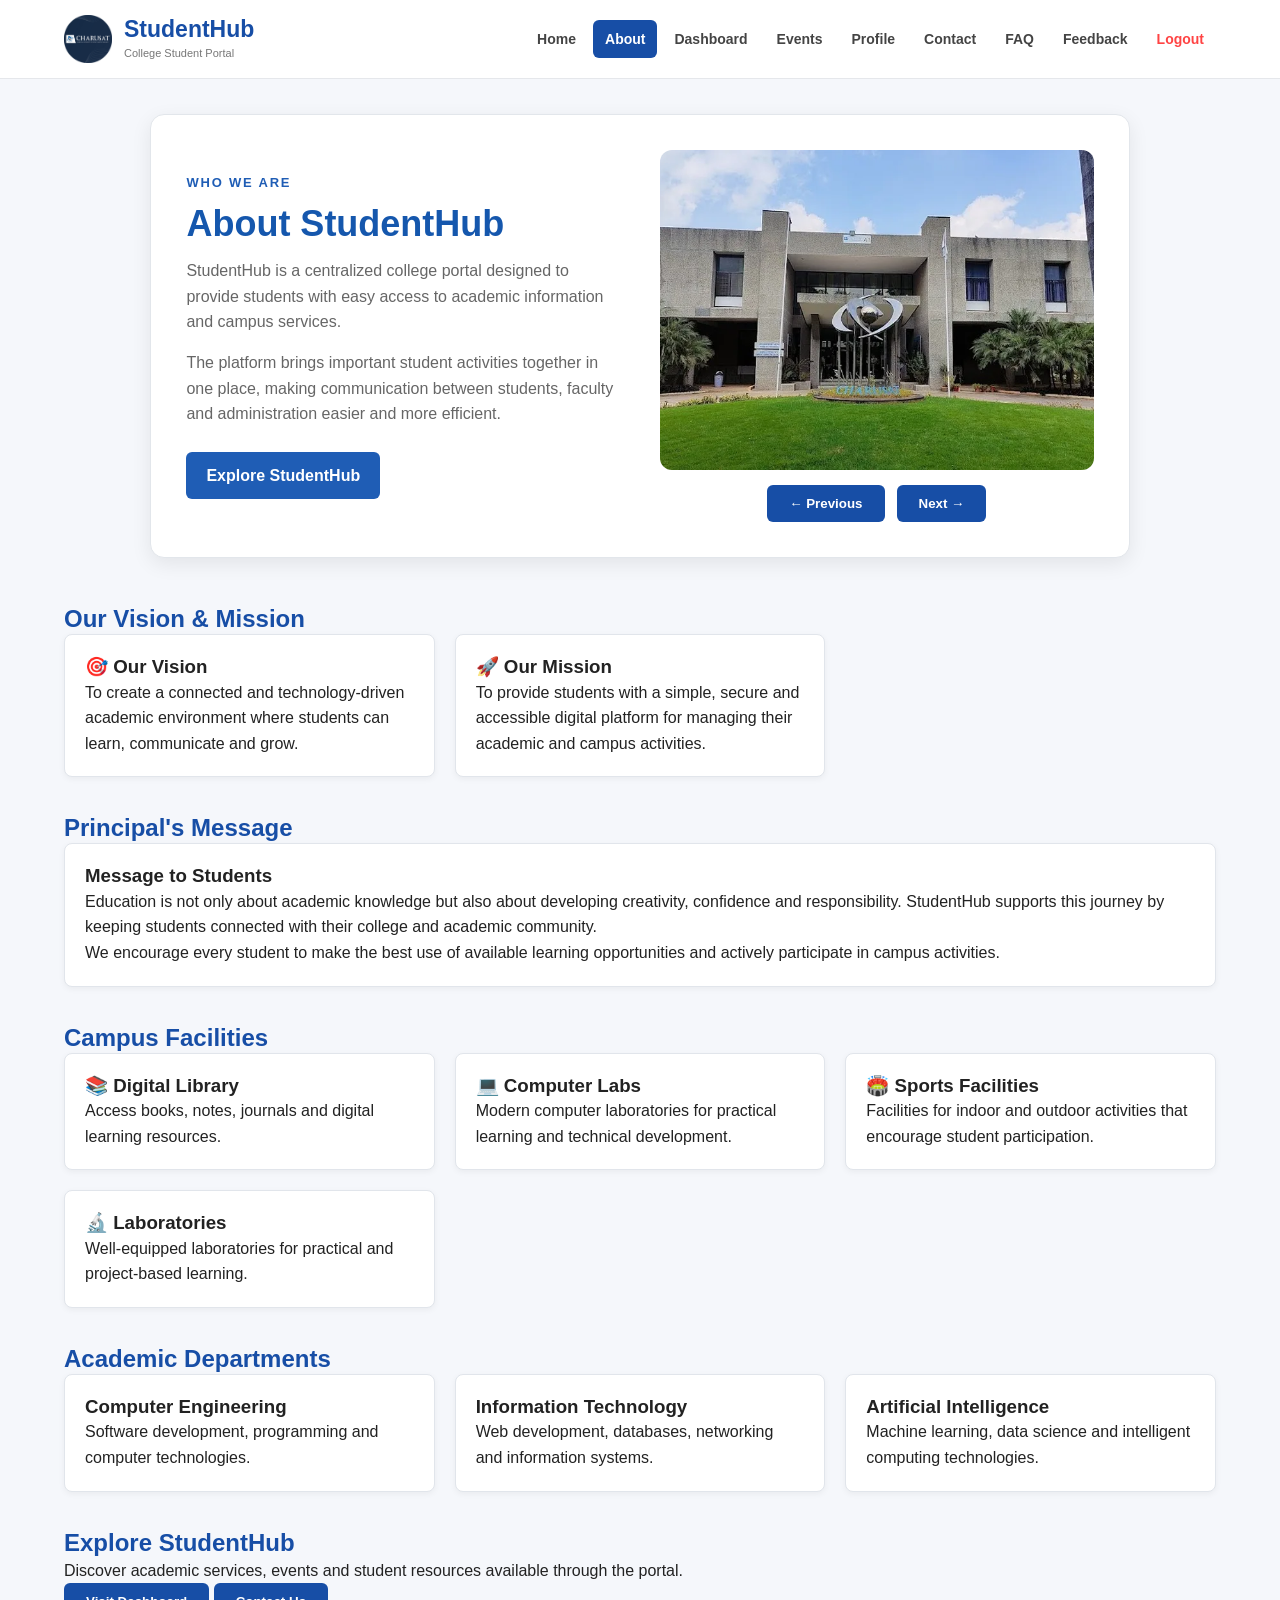
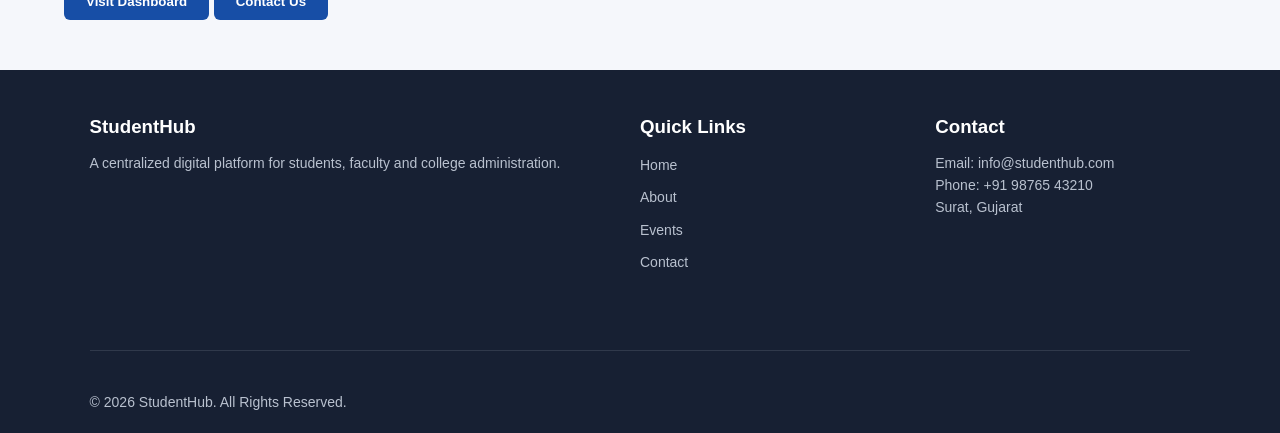
==== commit eb551454: "sync project files" ====
--- a/Pages/about.html
+++ b/Pages/about.html
@@ -44,7 +44,8 @@
         <li><a href="contact.html">Contact</a></li>
         <li><a href="faq.html">FAQ</a></li>
         <li><a href="feedback.html">Feedback</a></li>
-        <li><a href="admin.html">Admin</a></li>
+        <!-- <li><a href="admin.html">Admin</a></li> -->
+         <li><a href="../php/logout.php" style="color: #ff4444; font-weight: bold;">Logout</a></li>
     </ul>
 </nav>
     </header>
--- a/css/style.css
+++ b/css/style.css
@@ -245,6 +245,17 @@
     background: #123b7d;
 }
 
+.error {
+    color: red;
+    font-size: 14px;
+    margin-bottom: 10px;
+}
+
+.success {
+    color: green;
+    font-size: 16px;
+    margin: 10px 0;
+}
 
 /* =====================================================
    MODAL
@@ -1823,4 +1834,160 @@
         width: 100%;
         margin: 5px 0;
     }
-}+}
+.faq-card {
+    background: white;
+    border: 1px solid #ddd;
+    border-radius: 8px;
+    padding: 15px;
+    margin: 15px 0;
+}
+
+#searchBox,
+#filterBox {
+    padding: 10px;
+    margin: 10px 5px 20px 0;
+}
+
+.event-card {
+    border: 1px solid #ddd;
+    border-radius: 8px;
+    padding: 15px;
+    margin: 15px 0;
+    background: white;
+}
+
+.event-card h3 {
+    margin-top: 0;
+}
+
+#searchEvent,
+#category,
+#sort {
+    padding: 10px;
+    margin: 5px;
+}
+
+.pagination {
+    text-align: center;
+    margin-top: 20px;
+}
+
+.pagination button {
+    padding: 8px 15px;
+    margin: 5px;
+}
+.student-card {
+    border: 1px solid #ddd;
+    border-radius: 8px;
+    padding: 15px;
+    margin: 15px 0;
+    background: white;
+}
+
+.student-card h3 {
+    margin-top: 0;
+}
+
+#studentSearch {
+    padding: 10px;
+    margin: 10px 0;
+}
+
+.pagination {
+    text-align: center;
+    margin-top: 20px;
+}
+
+.pagination button {
+    padding: 8px 15px;
+    margin: 5px;
+}
+
+
+/* ================= STUDENTS ================= */
+
+#studentSearch,
+#studentCategory,
+#studentSort {
+    padding: 10px;
+    margin: 5px;
+    border: 1px solid #ccc;
+    border-radius: 5px;
+}
+
+
+/* Student Card */
+
+.student-card {
+    border: 1px solid #ddd;
+    border-radius: 8px;
+    padding: 15px;
+    margin: 15px 0;
+    background: white;
+}
+
+.student-card h3 {
+    margin-top: 0;
+}
+
+.student-card p {
+    margin: 8px 0;
+}
+
+.student-card button {
+    padding: 8px 15px;
+    border: none;
+    border-radius: 5px;
+    cursor: pointer;
+}
+
+
+/* Pagination */
+
+.pagination {
+    text-align: center;
+    margin-top: 20px;
+}
+
+.pagination button {
+    padding: 8px 15px;
+    margin: 5px;
+    cursor: pointer;
+}
+
+.pagination button:disabled {
+    cursor: not-allowed;
+    opacity: 0.5;
+}
+
+
+.auth-page footer a,
+.auth-page main a {
+    display: inline-block;
+    margin-top: 15px;
+    padding: 10px 18px;
+    background-color: #174ea6;
+    color: white;
+    text-decoration: none;
+    border-radius: 5px;
+    font-weight: bold;
+}
+
+.auth-page footer a:hover,
+.auth-page main a:hover {
+    background-color: #0d3b7a;
+}
+.auth-page main a,
+.auth-page footer a {
+    display: inline-block;
+    padding: 10px 18px;
+    margin: 10px 0;
+    background: #174ea6;
+    color: white;
+    text-decoration: none;
+    border-radius: 5px;
+    font-weight: bold;
+}
+
+
